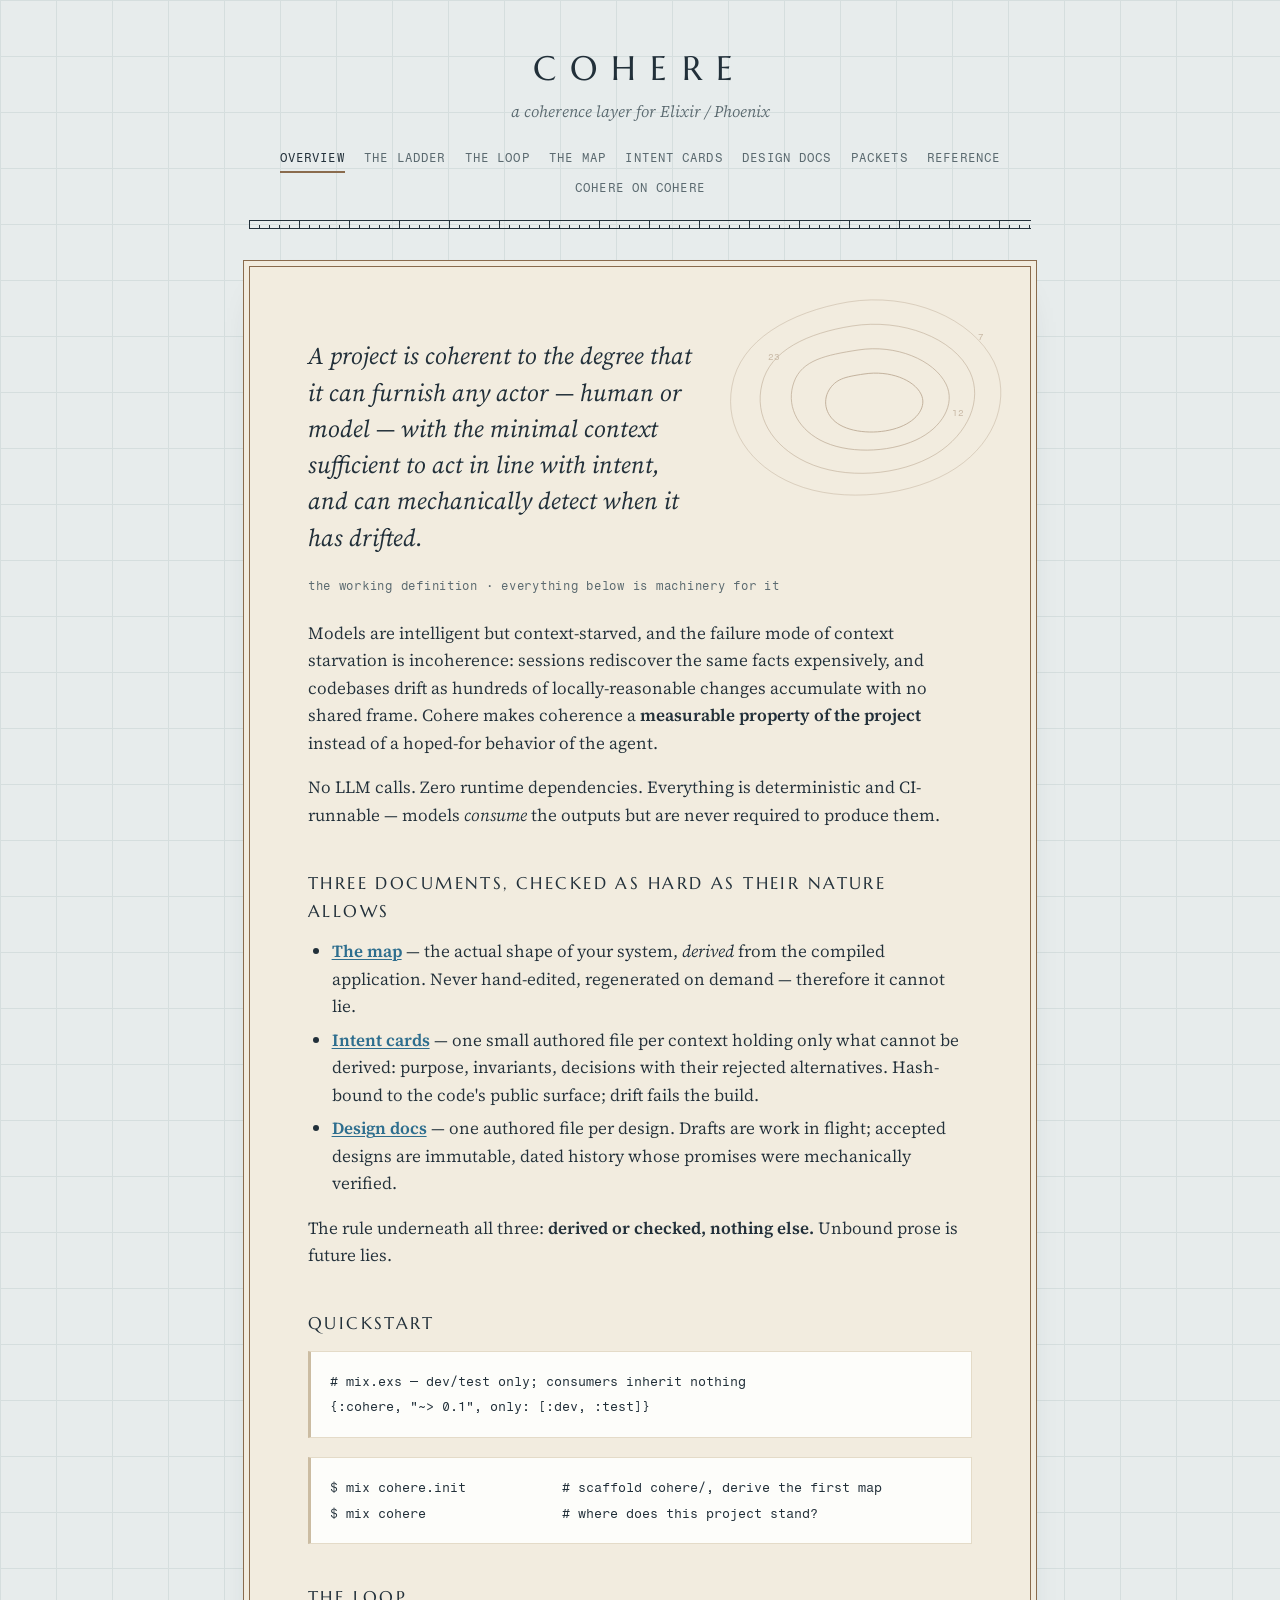
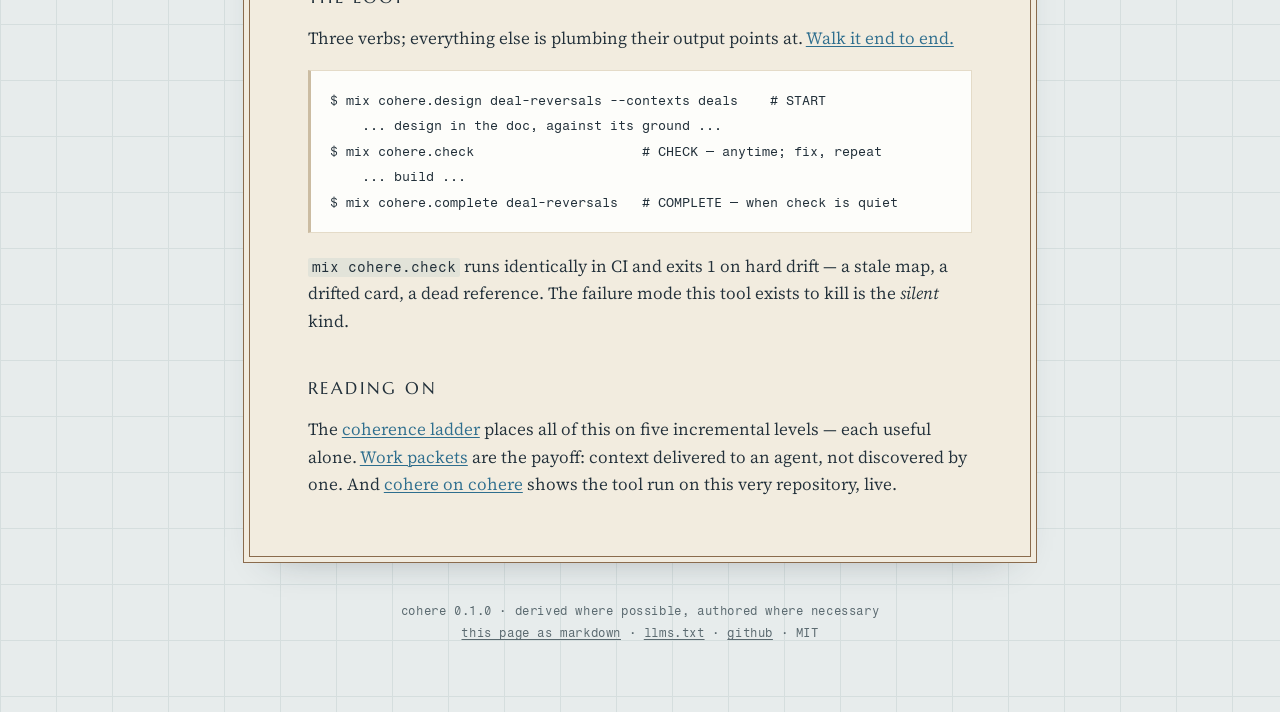
==== docs/index.html @ c6f62d56 "The docs site: a survey chart, gated like the map Nine pages + llms.txt at docs/, served by GitHub P" ====
<!doctype html>
<html lang="en">
<head>
<meta charset="utf-8">
<meta name="viewport" content="width=device-width, initial-scale=1">
<title>Overview · cohere</title>
<meta name="description" content="Coherence as a measurable property of the project, not a hoped-for behavior of the agent.">
<link rel="preconnect" href="https://fonts.googleapis.com">
<link rel="preconnect" href="https://fonts.gstatic.com" crossorigin>
<link href="https://fonts.googleapis.com/css2?family=Marcellus&family=Source+Serif+4:ital,opsz,wght@0,8..60,300..700;1,8..60,300..700&family=Fragment+Mono:ital@0;1&display=swap" rel="stylesheet">
<link rel="stylesheet" href="assets/site.css">
<link rel="icon" href="data:image/svg+xml,%3Csvg xmlns='http://www.w3.org/2000/svg' viewBox='0 0 32 32'%3E%3Cg fill='none' stroke='%238a6b4d' stroke-width='1.6'%3E%3Cpath d='M16 3 C 24 2.5, 29.5 9, 29 16 C 28.5 24, 22 29.5, 15 29 C 8 28.5, 2.5 23, 3 15.5 C 3.5 8, 9 3.5, 16 3 Z'/%3E%3Cpath d='M16 8.5 C 21 8.2, 24.5 12, 24 16.5 C 23.5 21, 20 24, 15.5 23.5 C 11 23, 8 20, 8.5 15.5 C 9 11, 12 8.8, 16 8.5 Z'/%3E%3Ccircle cx='16' cy='16' r='2.2' fill='%2322303a' stroke='none'/%3E%3C/g%3E%3C/svg%3E">
</head>
<body class="page-authored">
<a class="skip" href="#main">Skip to content</a>
<header class="masthead">
  <a class="brand" href="index.html">Cohere</a>
  <p class="brand-sub">a coherence layer for Elixir / Phoenix</p>
  <nav aria-label="Pages">
    <a href="index.html" aria-current="page">Overview</a><a href="ladder.html">The ladder</a><a href="loop.html">The loop</a><a href="the-map.html">The map</a><a href="intent-cards.html">Intent cards</a><a href="design-docs.html">Design docs</a><a href="packets.html">Packets</a><a href="reference.html">Reference</a><a href="self.html">Cohere on cohere</a>
  </nav>
</header>
<div class="graduation" aria-hidden="true"></div>
<main id="main" class="sheet">

<div class="hero">
<svg class="hero-contours" viewBox="0 0 300 220" xmlns="http://www.w3.org/2000/svg" fill="none" stroke="#8a6b4d" stroke-width="1">
<path d="M138 14 C 200 4, 262 30, 284 74 C 300 108, 288 152, 246 180 C 204 208, 132 216, 84 196 C 40 178, 14 140, 22 98 C 30 52, 80 24, 138 14 Z" opacity="0.45"/>
<path d="M142 38 C 192 30, 244 50, 260 84 C 273 112, 258 146, 226 166 C 190 188, 134 192, 96 174 C 62 158, 44 128, 52 96 C 60 62, 98 45, 142 38 Z" opacity="0.58"/>
<path d="M148 62 C 186 56, 224 72, 236 96 C 246 116, 232 140, 206 152 C 178 165, 136 166, 110 152 C 86 139, 76 116, 84 94 C 92 72, 116 67, 148 62 Z" opacity="0.72"/>
<path d="M154 86 C 180 82, 204 92, 211 106 C 217 118, 208 132, 190 139 C 172 146, 146 146, 130 137 C 116 129, 112 114, 119 102 C 126 91, 134 89, 154 86 Z" opacity="0.88"/>
<text x="268" y="52" font-family="Fragment Mono, monospace" font-size="9" fill="#8a6b4d" stroke="none" opacity="0.8">7</text>
<text x="242" y="128" font-family="Fragment Mono, monospace" font-size="9" fill="#8a6b4d" stroke="none" opacity="0.8">12</text>
<text x="58" y="72" font-family="Fragment Mono, monospace" font-size="9" fill="#8a6b4d" stroke="none" opacity="0.8">23</text>
</svg>
<p class="hero-thesis">A project is coherent to the degree that it can furnish any actor — human or model — with the minimal context sufficient to act in line with intent, and can mechanically detect when it has drifted.</p>
<p class="hero-attribution">the working definition · everything below is machinery for it</p>
</div>
<p>Models are intelligent but context-starved, and the failure mode of
context starvation is incoherence: sessions rediscover the same facts
expensively, and codebases drift as hundreds of locally-reasonable
changes accumulate with no shared frame. Cohere makes coherence a
<strong>measurable property of the project</strong> instead of a hoped-for behavior
of the agent.</p>
<p>No LLM calls. Zero runtime dependencies. Everything is deterministic
and CI-runnable — models <em>consume</em> the outputs but are never required
to produce them.</p>
<h2 id="three-documents-checked-as-hard-as-their-nature-allows">Three documents, checked as hard as their nature allows</h2>
<ul>
<li><strong><a href="the-map.html">The map</a></strong> — the actual shape of your system,
<em>derived</em> from the compiled application. Never hand-edited,
regenerated on demand — therefore it cannot lie.</li>
<li><strong><a href="intent-cards.html">Intent cards</a></strong> — one small authored file per
context holding only what cannot be derived: purpose, invariants,
decisions with their rejected alternatives. Hash-bound to the code's
public surface; drift fails the build.</li>
<li><strong><a href="design-docs.html">Design docs</a></strong> — one authored file per design.
Drafts are work in flight; accepted designs are immutable, dated
history whose promises were mechanically verified.</li>
</ul>
<p>The rule underneath all three: <strong>derived or checked, nothing else.</strong>
Unbound prose is future lies.</p>
<h2 id="quickstart">Quickstart</h2>
<pre><code class="lang-elixir"># mix.exs — dev/test only; consumers inherit nothing
{:cohere, "~&gt; 0.1", only: [:dev, :test]}
</code></pre>
<pre><code class="lang-console">$ mix cohere.init            # scaffold cohere/, derive the first map
$ mix cohere                 # where does this project stand?
</code></pre>
<h2 id="the-loop">The loop</h2>
<p>Three verbs; everything else is plumbing their output points at.
<a href="loop.html">Walk it end to end.</a></p>
<pre><code class="lang-console">$ mix cohere.design deal-reversals --contexts deals    # START
    ... design in the doc, against its ground ...
$ mix cohere.check                     # CHECK — anytime; fix, repeat
    ... build ...
$ mix cohere.complete deal-reversals   # COMPLETE — when check is quiet
</code></pre>
<p><code>mix cohere.check</code> runs identically in CI and exits 1 on hard drift —
a stale map, a drifted card, a dead reference. The failure mode this
tool exists to kill is the <em>silent</em> kind.</p>
<h2 id="reading-on">Reading on</h2>
<p>The <a href="ladder.html">coherence ladder</a> places all of this on five
incremental levels — each useful alone. <a href="packets.html">Work packets</a>
are the payoff: context delivered to an agent, not discovered by one.
And <a href="self.html">cohere on cohere</a> shows the tool run on this very
repository, live.</p>
</main>
<footer>
  <p>cohere 0.1.0 · derived where possible, authored where necessary</p>
  <p><a href="index.md">this page as markdown</a> · <a href="llms.txt">llms.txt</a> · <a href="https://github.com/mhyrr/cohere">github</a> · MIT</p>
</footer>
</body>
</html>
---- docs/assets/site.css ----
/* cohere docs — the survey chart.
   Two papers carry the thesis: authored content sits on buff (land),
   derived content on white (soundings). Chart magenta is reserved for
   drift and hazard — nothing decorative may use it. */

:root {
  --ground: #e7ecec;        /* bathymetric wash — the water the sheet sits on */
  --ground-line: #d5dede;   /* graticule */
  --paper: #f2ecdf;         /* buff — authored sheet */
  --paper-edge: #e4dbc8;
  --card: #fdfdfa;          /* white — derived blocks and sheets */
  --ink: #22303a;           /* deep chart ink */
  --ink-soft: #5b6a70;
  --contour: #8a6b4d;       /* contour brown — rules and structure */
  --contour-faint: #cbbca2;
  --water: #2e6e8e;         /* bathy blue — links */
  --hazard: #c21e6e;        /* chart magenta — drift/hazard ONLY */
  --serif: "Source Serif 4", Georgia, serif;
  --display: "Marcellus", Georgia, serif;
  --mono: "Fragment Mono", ui-monospace, "SF Mono", monospace;
}

* { box-sizing: border-box; margin: 0; padding: 0; }

html { font-size: 17px; }

body {
  font-family: var(--serif);
  font-weight: 380;
  color: var(--ink);
  line-height: 1.62;
  background-color: var(--ground);
  background-image:
    linear-gradient(var(--ground-line) 1px, transparent 1px),
    linear-gradient(90deg, var(--ground-line) 1px, transparent 1px);
  background-size: 56px 56px;
  min-height: 100vh;
  display: flex;
  flex-direction: column;
  align-items: center;
  padding: 0 1.25rem 4rem;
}

.skip {
  position: absolute;
  left: -9999px;
  background: var(--card);
  padding: 0.5rem 1rem;
}
.skip:focus { left: 1rem; top: 1rem; z-index: 10; }

a { color: var(--water); text-decoration-thickness: 1px; text-underline-offset: 2px; }
a:hover { text-decoration-thickness: 2px; }
:focus-visible { outline: 2px solid var(--water); outline-offset: 2px; }

/* -- masthead: the chart's title block ----------------------------------- */

.masthead {
  width: min(46rem, 100%);
  text-align: center;
  padding: 2.4rem 0 1.1rem;
}

.brand {
  font-family: var(--display);
  font-size: 2rem;
  letter-spacing: 0.42em;
  text-indent: 0.42em; /* recenters tracked caps */
  text-transform: uppercase;
  color: var(--ink);
  text-decoration: none;
}

.brand-sub {
  font-family: var(--serif);
  font-style: italic;
  color: var(--ink-soft);
  font-size: 0.95rem;
  margin-top: 0.15rem;
}

.masthead nav {
  margin-top: 1.15rem;
  display: flex;
  flex-wrap: wrap;
  justify-content: center;
  gap: 0.1rem 1.15rem;
}

.masthead nav a {
  font-family: var(--mono);
  font-size: 0.72rem;
  letter-spacing: 0.09em;
  text-transform: uppercase;
  color: var(--ink-soft);
  text-decoration: none;
  padding: 0.2rem 0;
}

.masthead nav a:hover { color: var(--ink); }
.masthead nav a[aria-current="page"] {
  color: var(--ink);
  border-bottom: 2px solid var(--contour);
}

/* -- graduation strip: the neatline's tick scale -------------------------- */

.graduation {
  width: min(46rem, 100%);
  height: 9px;
  border-top: 1px solid var(--ink);
  border-bottom: 1px solid var(--ink);
  background-image:
    repeating-linear-gradient(90deg, var(--ink) 0 1px, transparent 1px 10px),
    repeating-linear-gradient(90deg, var(--ink) 0 1px, transparent 1px 50px);
  background-size: 100% 3px, 100% 7px;
  background-position: bottom, bottom;
  background-repeat: no-repeat;
  margin-bottom: 2.2rem;
}

/* -- the sheet: buff for authored pages, white for derived ---------------- */

.sheet {
  width: min(46rem, 100%);
  background: var(--paper);
  border: 1px solid var(--contour);
  box-shadow: 0 0 0 5px var(--paper), 0 0 0 6px var(--contour),
    0 18px 40px -24px rgba(34, 48, 58, 0.45);
  padding: 3rem 3.4rem 3.4rem;
}

.page-derived .sheet { background: var(--card); box-shadow: 0 0 0 5px var(--card), 0 0 0 6px var(--contour), 0 18px 40px -24px rgba(34, 48, 58, 0.45); }

/* -- type ------------------------------------------------------------------ */

.page-title {
  font-family: var(--display);
  font-weight: 400;
  font-size: 1.75rem;
  letter-spacing: 0.06em;
  border-bottom: 1px solid var(--contour);
  padding-bottom: 0.7rem;
  margin-bottom: 1.6rem;
}

/* land features: tracked roman caps */
h2 {
  font-family: var(--display);
  font-weight: 400;
  font-size: 1.02rem;
  letter-spacing: 0.14em;
  text-transform: uppercase;
  color: var(--ink);
  margin: 2.3rem 0 0.8rem;
}

/* water features: italic serif, the chart convention */
h3 {
  font-family: var(--serif);
  font-style: italic;
  font-weight: 480;
  font-size: 1.12rem;
  margin: 1.8rem 0 0.6rem;
}

h4 {
  font-family: var(--mono);
  font-size: 0.8rem;
  letter-spacing: 0.08em;
  text-transform: uppercase;
  color: var(--ink-soft);
  margin: 1.5rem 0 0.5rem;
}

p { margin: 0 0 1rem; }
p:last-child { margin-bottom: 0; }

ul, ol { margin: 0 0 1rem 1.4rem; }
li { margin-bottom: 0.35rem; }

strong { font-weight: 620; }

blockquote {
  font-style: italic;
  color: var(--ink-soft);
  border-left: 2px solid var(--contour);
  padding-left: 1.1rem;
  margin: 1.4rem 0;
}

hr {
  border: none;
  border-top: 1px dashed var(--contour-faint);
  margin: 2rem 0;
}

/* -- code: soundings -------------------------------------------------------- */

code {
  font-family: var(--mono);
  font-size: 0.83em;
  /* keep ~> and -> literal; an arrow ligature in Elixir version specs lies */
  font-variant-ligatures: none;
  font-feature-settings: "liga" 0, "calt" 0;
}

p code, li code, h2 code, h3 code, blockquote code {
  background: rgba(46, 110, 142, 0.08);
  padding: 0.08em 0.3em;
  border-radius: 2px;
}

pre {
  background: var(--card);
  border: 1px solid var(--paper-edge);
  border-left: 3px solid var(--contour-faint);
  padding: 1rem 1.15rem;
  overflow-x: auto;
  margin: 0 0 1.15rem;
  line-height: 1.5;
}

.page-derived pre {
  background: #f2f6f7; /* soundings sit on pale water in a white sheet */
  border-color: var(--ground-line);
}

pre code { font-size: 0.78rem; background: none; padding: 0; }

/* -- the signature: edition notices on derived content ---------------------- */

.stamp {
  font-family: var(--mono);
  font-size: 0.7rem;
  letter-spacing: 0.05em;
  color: var(--ink-soft);
  border-top: 1px solid var(--contour);
  border-bottom: 1px solid var(--contour);
  padding: 0.4rem 0.1rem;
  margin: 1.6rem 0;
}

.stamp::before { content: "⌖ "; color: var(--contour); }

/* embedded document panels on the self page */
.derived-doc, .authored-doc {
  border: 1px solid var(--paper-edge);
  padding: 1.6rem 1.8rem;
  margin: 1.2rem 0 1.8rem;
}
.derived-doc { background: var(--card); }
.page-derived .authored-doc { background: var(--paper); border-color: var(--contour-faint); }

/* -- hazard: chart magenta, drift semantics only ----------------------------- */

.hazard { color: var(--hazard); }

pre .hazard { font-weight: 400; }

/* -- hero (index only) -------------------------------------------------------- */

.hero {
  position: relative;
  padding: 1.2rem 0 0.4rem;
  margin-bottom: 1rem;
}

.hero-contours {
  position: absolute;
  right: -2.2rem;
  top: -1.8rem;
  width: 300px;
  max-width: 55%;
  opacity: 0.5;
  pointer-events: none;
}

.hero-thesis {
  position: relative;
  font-family: var(--serif);
  font-style: italic;
  font-weight: 420;
  font-size: 1.42rem;
  line-height: 1.5;
  max-width: 33ch;
  margin-bottom: 1.2rem;
}

.hero-attribution {
  position: relative;
  font-family: var(--mono);
  font-size: 0.72rem;
  letter-spacing: 0.06em;
  color: var(--ink-soft);
}

/* -- ladder rungs (index + ladder pages) --------------------------------------- */

.rungs { list-style: none; margin: 1.2rem 0 1.4rem; }

.rungs li {
  display: grid;
  grid-template-columns: 3.2rem 11.5rem 1fr;
  gap: 0 1rem;
  padding: 0.55rem 0.2rem;
  border-top: 1px solid var(--contour-faint);
  align-items: baseline;
}

.rungs li:last-child { border-bottom: 1px solid var(--contour-faint); }

.rungs .lvl {
  font-family: var(--mono);
  font-size: 0.75rem;
  letter-spacing: 0.06em;
  color: var(--contour);
}

.rungs .what {
  font-family: var(--display);
  font-size: 0.85rem;
  letter-spacing: 0.07em;
  text-transform: uppercase;
}

.rungs .how { color: var(--ink-soft); font-size: 0.92rem; }

/* -- footer --------------------------------------------------------------------- */

footer {
  width: min(46rem, 100%);
  text-align: center;
  font-family: var(--mono);
  font-size: 0.7rem;
  letter-spacing: 0.05em;
  color: var(--ink-soft);
  margin-top: 2.4rem;
}

footer p { margin: 0.2rem 0; }
footer a { color: var(--ink-soft); }

/* -- small screens ----------------------------------------------------------------- */

@media (max-width: 640px) {
  html { font-size: 16px; }
  .sheet { padding: 1.8rem 1.3rem 2rem; }
  .rungs li { grid-template-columns: 2.4rem 1fr; }
  .rungs .how { grid-column: 2; margin-top: 0.15rem; }
  .hero-contours { display: none; }
  .hero-thesis { max-width: none; }
}

@media (prefers-reduced-motion: reduce) {
  * { animation: none !important; transition: none !important; }
}
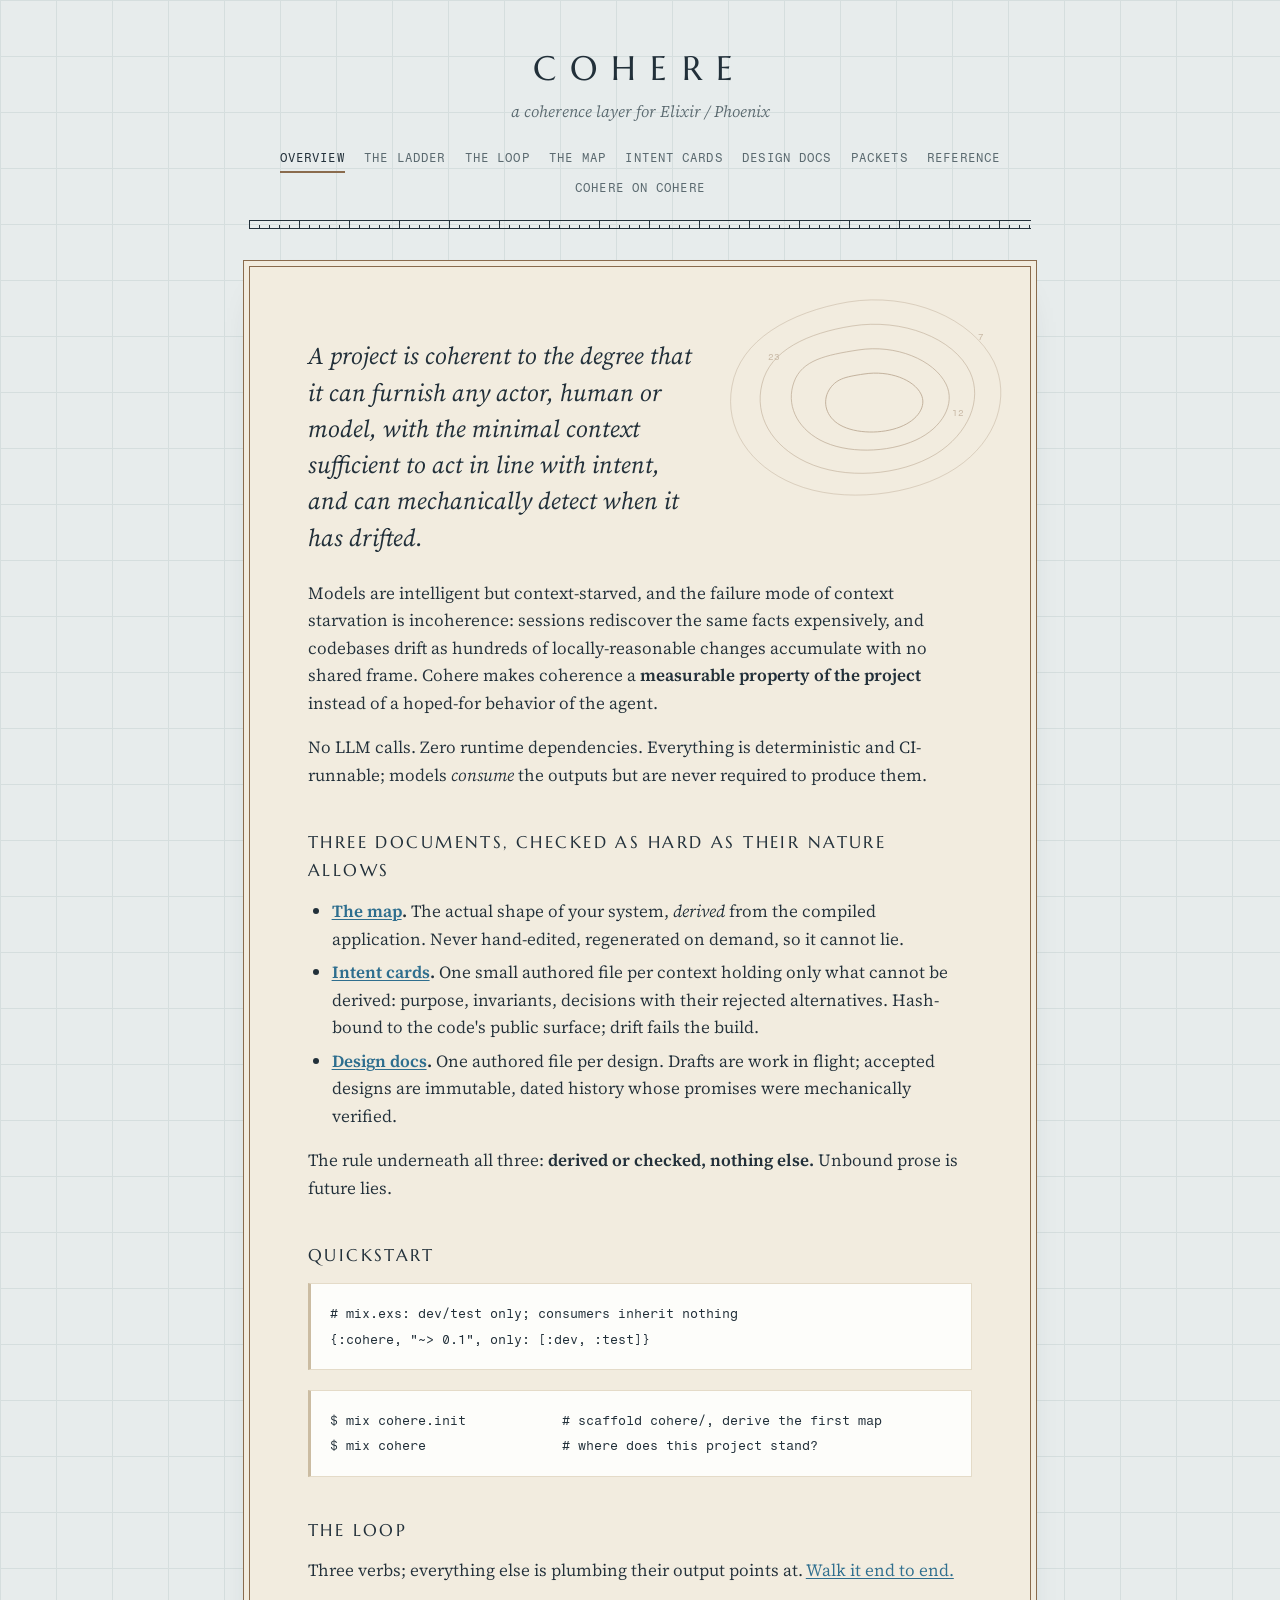
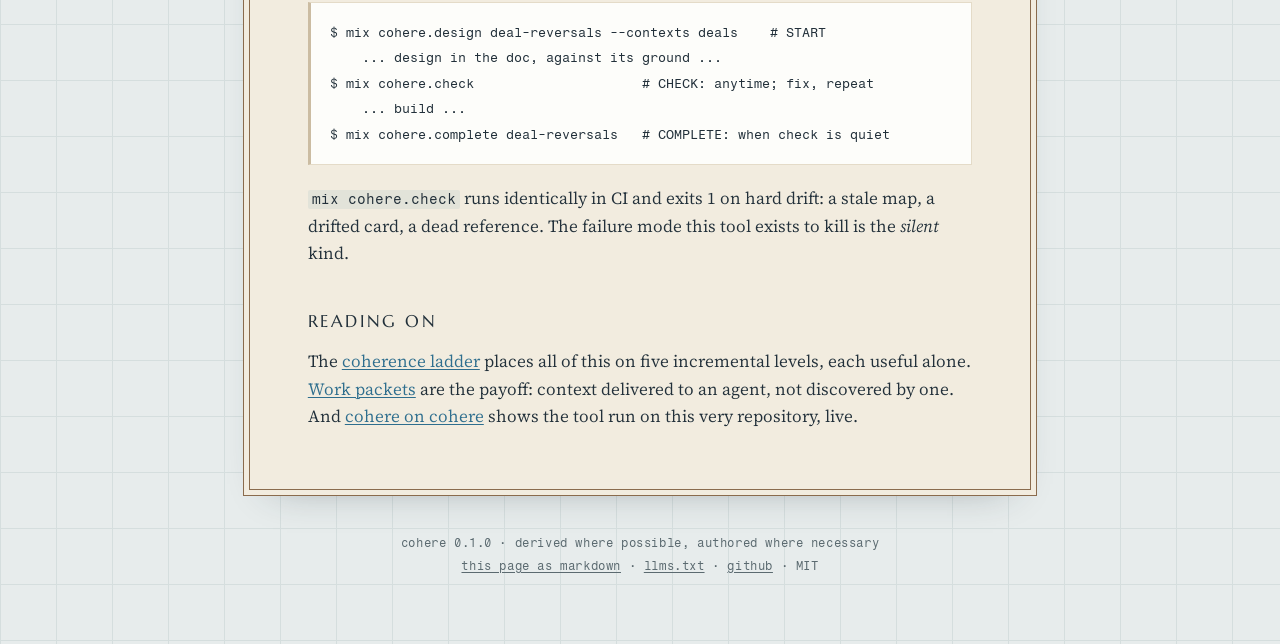
==== commit 1a24bfcd: "Copy sweep: the pages stop announcing The hero caption pointed at its own thesis; it's gone. Em dash" ====
--- a/docs/index.html
+++ b/docs/index.html
@@ -33,8 +33,7 @@
 <text x="242" y="128" font-family="Fragment Mono, monospace" font-size="9" fill="#8a6b4d" stroke="none" opacity="0.8">12</text>
 <text x="58" y="72" font-family="Fragment Mono, monospace" font-size="9" fill="#8a6b4d" stroke="none" opacity="0.8">23</text>
 </svg>
-<p class="hero-thesis">A project is coherent to the degree that it can furnish any actor — human or model — with the minimal context sufficient to act in line with intent, and can mechanically detect when it has drifted.</p>
-<p class="hero-attribution">the working definition · everything below is machinery for it</p>
+<p class="hero-thesis">A project is coherent to the degree that it can furnish any actor, human or model, with the minimal context sufficient to act in line with intent, and can mechanically detect when it has drifted.</p>
 </div>
 <p>Models are intelligent but context-starved, and the failure mode of
 context starvation is incoherence: sessions rediscover the same facts
@@ -43,25 +42,25 @@
 <strong>measurable property of the project</strong> instead of a hoped-for behavior
 of the agent.</p>
 <p>No LLM calls. Zero runtime dependencies. Everything is deterministic
-and CI-runnable — models <em>consume</em> the outputs but are never required
+and CI-runnable; models <em>consume</em> the outputs but are never required
 to produce them.</p>
 <h2 id="three-documents-checked-as-hard-as-their-nature-allows">Three documents, checked as hard as their nature allows</h2>
 <ul>
-<li><strong><a href="the-map.html">The map</a></strong> — the actual shape of your system,
+<li><strong><a href="the-map.html">The map</a>.</strong> The actual shape of your system,
 <em>derived</em> from the compiled application. Never hand-edited,
-regenerated on demand — therefore it cannot lie.</li>
-<li><strong><a href="intent-cards.html">Intent cards</a></strong> — one small authored file per
+regenerated on demand, so it cannot lie.</li>
+<li><strong><a href="intent-cards.html">Intent cards</a>.</strong> One small authored file per
 context holding only what cannot be derived: purpose, invariants,
 decisions with their rejected alternatives. Hash-bound to the code's
 public surface; drift fails the build.</li>
-<li><strong><a href="design-docs.html">Design docs</a></strong> — one authored file per design.
+<li><strong><a href="design-docs.html">Design docs</a>.</strong> One authored file per design.
 Drafts are work in flight; accepted designs are immutable, dated
 history whose promises were mechanically verified.</li>
 </ul>
 <p>The rule underneath all three: <strong>derived or checked, nothing else.</strong>
 Unbound prose is future lies.</p>
 <h2 id="quickstart">Quickstart</h2>
-<pre><code class="lang-elixir"># mix.exs — dev/test only; consumers inherit nothing
+<pre><code class="lang-elixir"># mix.exs: dev/test only; consumers inherit nothing
 {:cohere, "~&gt; 0.1", only: [:dev, :test]}
 </code></pre>
 <pre><code class="lang-console">$ mix cohere.init            # scaffold cohere/, derive the first map
@@ -72,16 +71,16 @@
 <a href="loop.html">Walk it end to end.</a></p>
 <pre><code class="lang-console">$ mix cohere.design deal-reversals --contexts deals    # START
     ... design in the doc, against its ground ...
-$ mix cohere.check                     # CHECK — anytime; fix, repeat
+$ mix cohere.check                     # CHECK: anytime; fix, repeat
     ... build ...
-$ mix cohere.complete deal-reversals   # COMPLETE — when check is quiet
+$ mix cohere.complete deal-reversals   # COMPLETE: when check is quiet
 </code></pre>
-<p><code>mix cohere.check</code> runs identically in CI and exits 1 on hard drift —
+<p><code>mix cohere.check</code> runs identically in CI and exits 1 on hard drift:
 a stale map, a drifted card, a dead reference. The failure mode this
 tool exists to kill is the <em>silent</em> kind.</p>
 <h2 id="reading-on">Reading on</h2>
 <p>The <a href="ladder.html">coherence ladder</a> places all of this on five
-incremental levels — each useful alone. <a href="packets.html">Work packets</a>
+incremental levels, each useful alone. <a href="packets.html">Work packets</a>
 are the payoff: context delivered to an agent, not discovered by one.
 And <a href="self.html">cohere on cohere</a> shows the tool run on this very
 repository, live.</p>
--- a/docs/assets/site.css
+++ b/docs/assets/site.css
@@ -287,14 +287,6 @@
   margin-bottom: 1.2rem;
 }
 
-.hero-attribution {
-  position: relative;
-  font-family: var(--mono);
-  font-size: 0.72rem;
-  letter-spacing: 0.06em;
-  color: var(--ink-soft);
-}
-
 /* -- ladder rungs (index + ladder pages) --------------------------------------- */
 
 .rungs { list-style: none; margin: 1.2rem 0 1.4rem; }
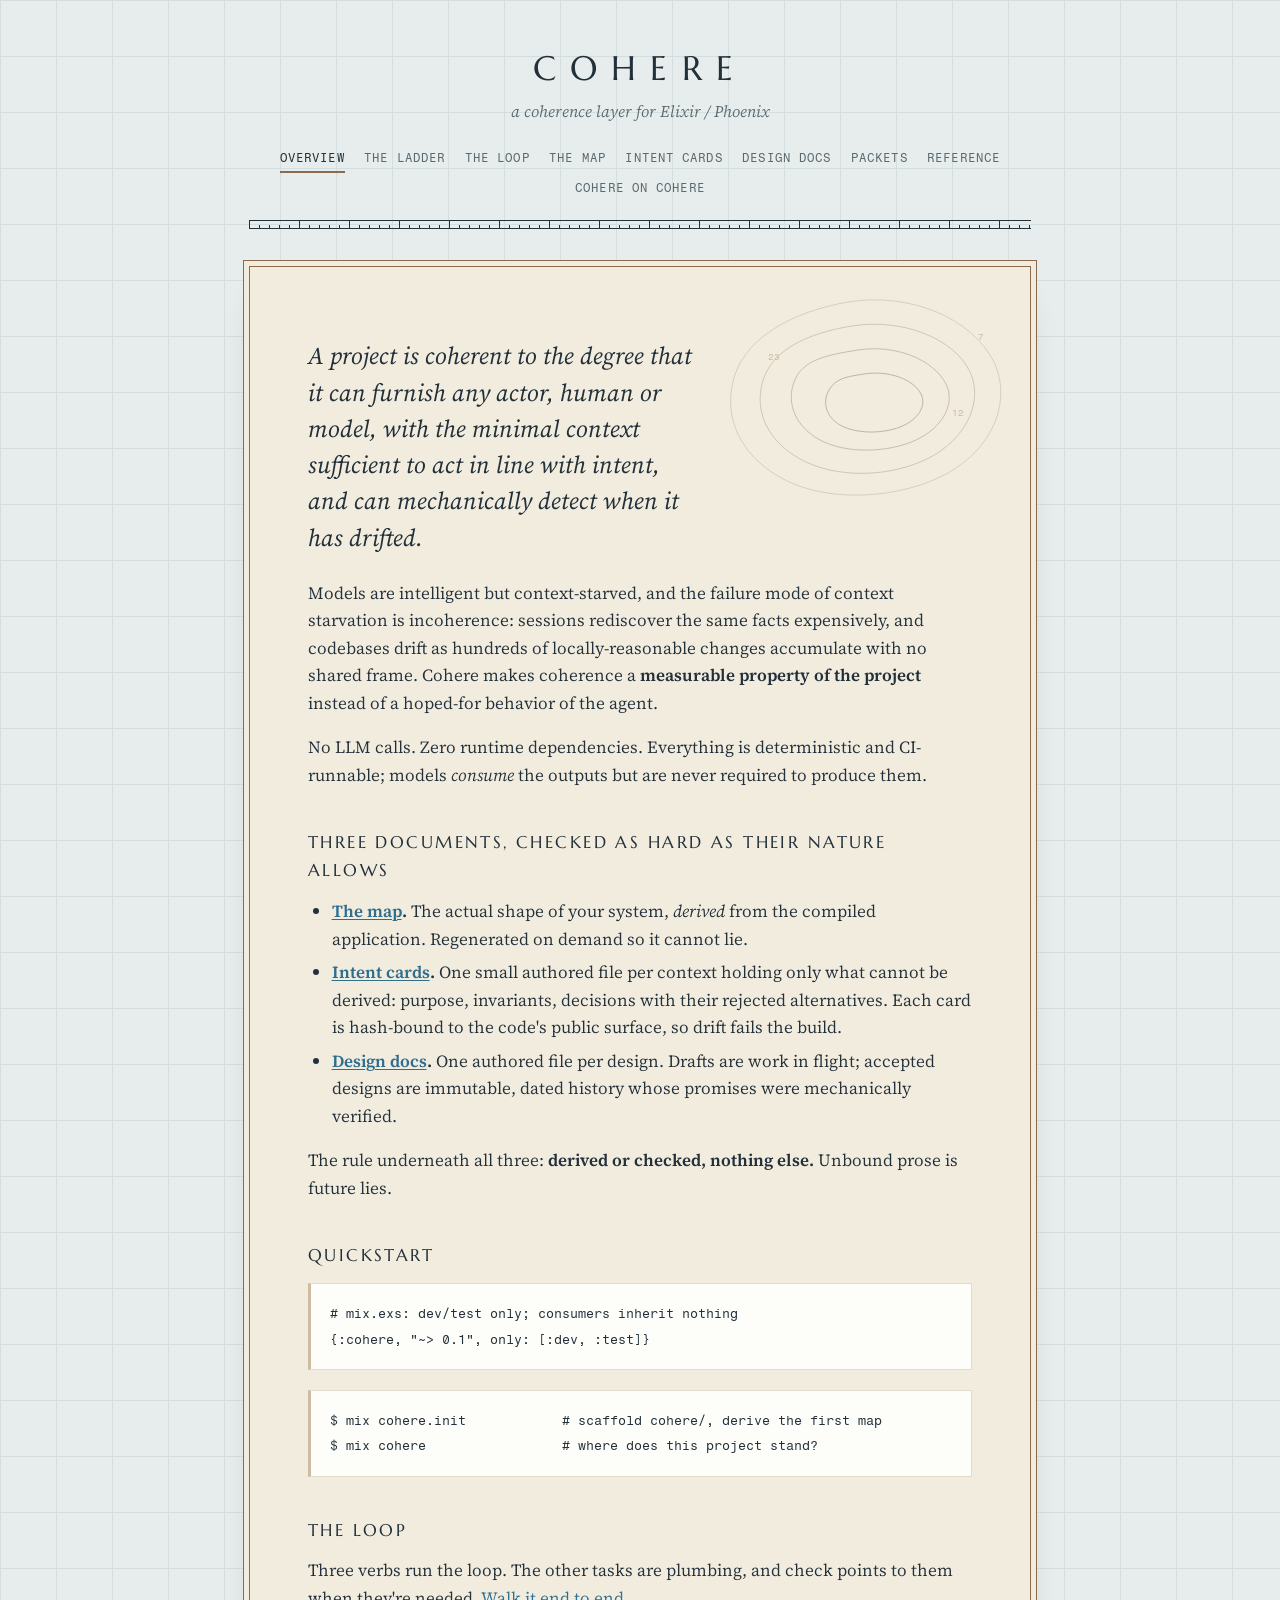
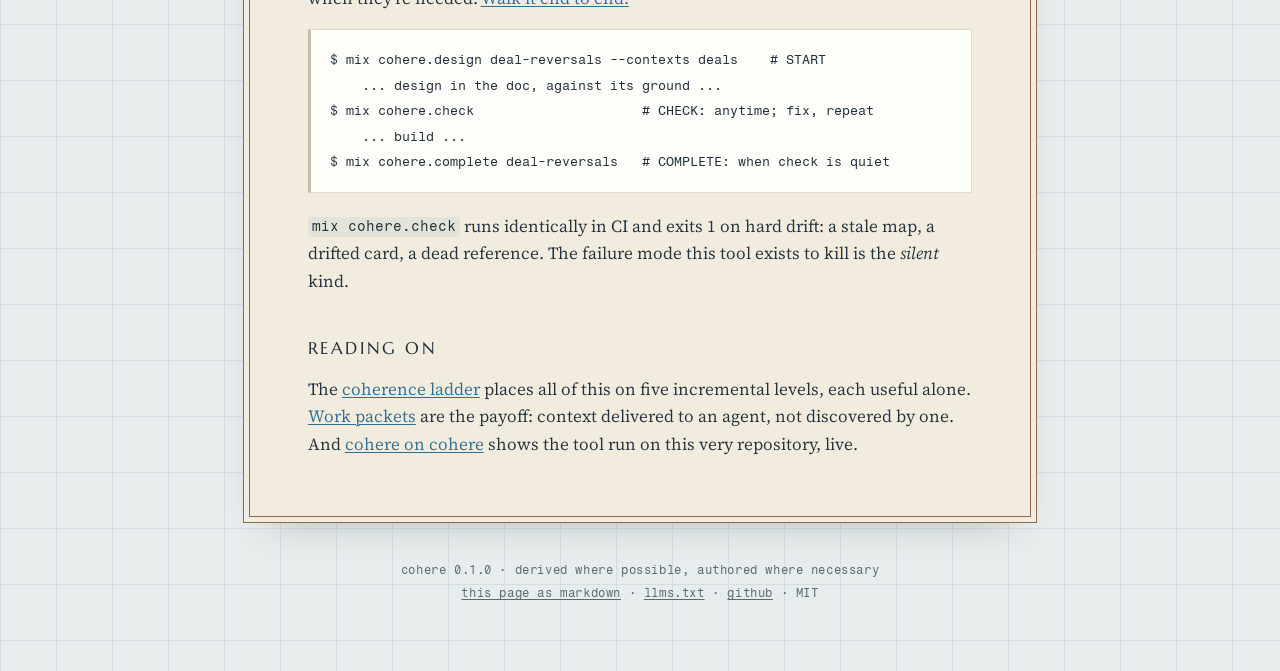
==== commit 70d74174: "Copy pass two: fewer epigrams, no ticks 'The tool assembles; the mind judges' and its semicolon-pivo" ====
--- a/docs/index.html
+++ b/docs/index.html
@@ -47,12 +47,12 @@
 <h2 id="three-documents-checked-as-hard-as-their-nature-allows">Three documents, checked as hard as their nature allows</h2>
 <ul>
 <li><strong><a href="the-map.html">The map</a>.</strong> The actual shape of your system,
-<em>derived</em> from the compiled application. Never hand-edited,
-regenerated on demand, so it cannot lie.</li>
+<em>derived</em> from the compiled application. Regenerated on demand so it
+cannot lie.</li>
 <li><strong><a href="intent-cards.html">Intent cards</a>.</strong> One small authored file per
 context holding only what cannot be derived: purpose, invariants,
-decisions with their rejected alternatives. Hash-bound to the code's
-public surface; drift fails the build.</li>
+decisions with their rejected alternatives. Each card is hash-bound
+to the code's public surface, so drift fails the build.</li>
 <li><strong><a href="design-docs.html">Design docs</a>.</strong> One authored file per design.
 Drafts are work in flight; accepted designs are immutable, dated
 history whose promises were mechanically verified.</li>
@@ -67,8 +67,8 @@
 $ mix cohere                 # where does this project stand?
 </code></pre>
 <h2 id="the-loop">The loop</h2>
-<p>Three verbs; everything else is plumbing their output points at.
-<a href="loop.html">Walk it end to end.</a></p>
+<p>Three verbs run the loop. The other tasks are plumbing, and check
+points to them when they're needed. <a href="loop.html">Walk it end to end.</a></p>
 <pre><code class="lang-console">$ mix cohere.design deal-reversals --contexts deals    # START
     ... design in the doc, against its ground ...
 $ mix cohere.check                     # CHECK: anytime; fix, repeat
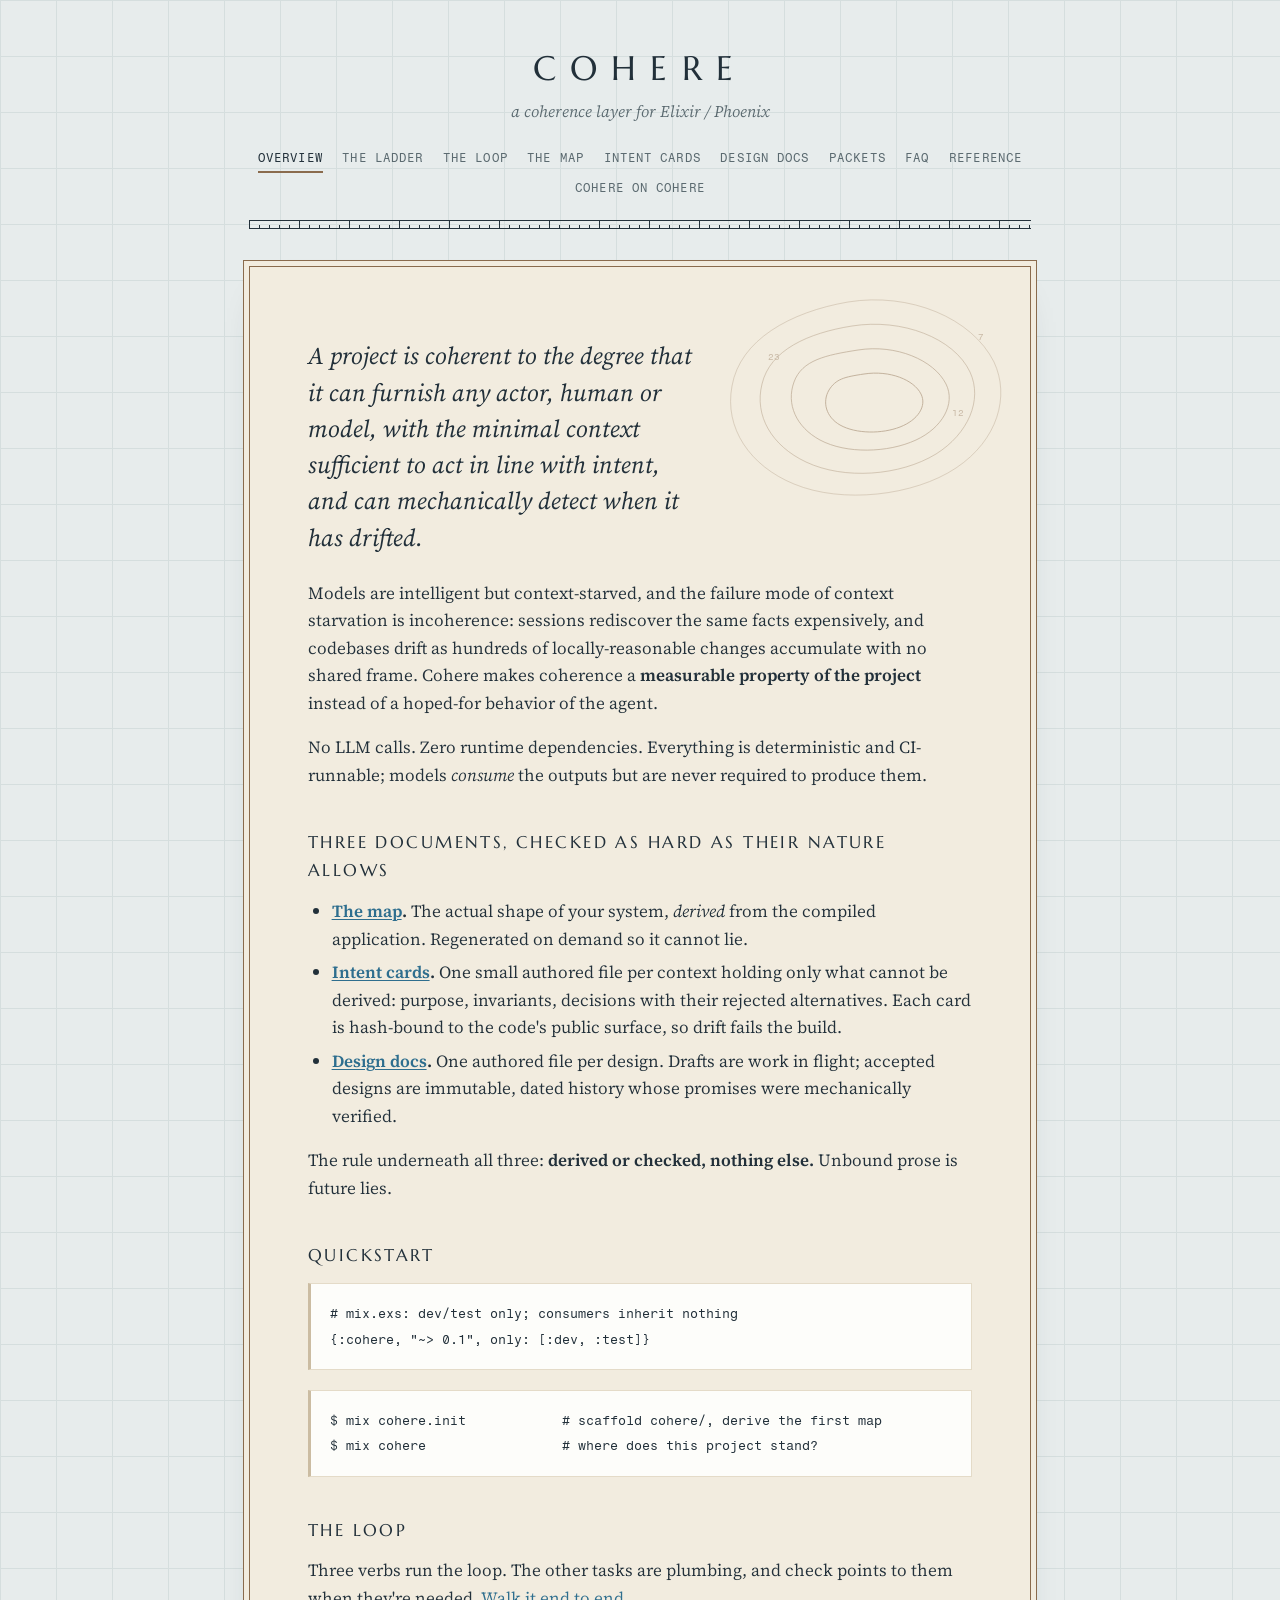
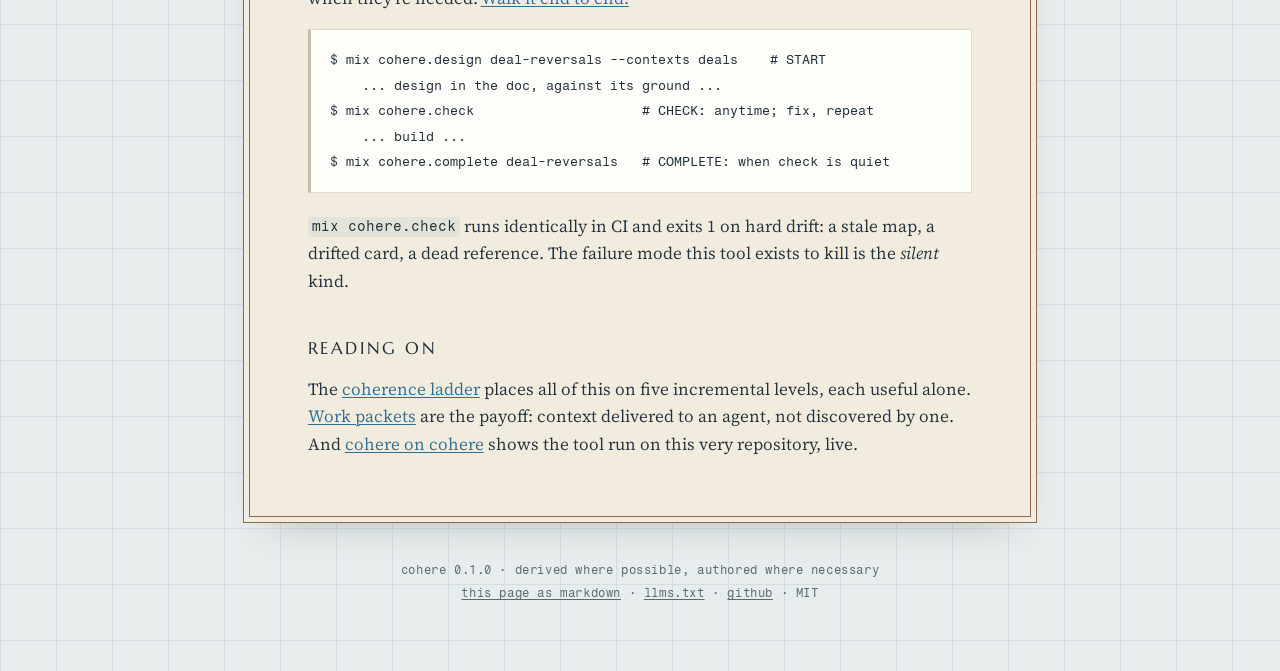
==== commit 258f1d1e: "FAQ: the skeptic's questions, answered short Why-not-git, the behavior-change concession, rubber-sta" ====
--- a/docs/index.html
+++ b/docs/index.html
@@ -17,7 +17,7 @@
   <a class="brand" href="index.html">Cohere</a>
   <p class="brand-sub">a coherence layer for Elixir / Phoenix</p>
   <nav aria-label="Pages">
-    <a href="index.html" aria-current="page">Overview</a><a href="ladder.html">The ladder</a><a href="loop.html">The loop</a><a href="the-map.html">The map</a><a href="intent-cards.html">Intent cards</a><a href="design-docs.html">Design docs</a><a href="packets.html">Packets</a><a href="reference.html">Reference</a><a href="self.html">Cohere on cohere</a>
+    <a href="index.html" aria-current="page">Overview</a><a href="ladder.html">The ladder</a><a href="loop.html">The loop</a><a href="the-map.html">The map</a><a href="intent-cards.html">Intent cards</a><a href="design-docs.html">Design docs</a><a href="packets.html">Packets</a><a href="faq.html">FAQ</a><a href="reference.html">Reference</a><a href="self.html">Cohere on cohere</a>
   </nav>
 </header>
 <div class="graduation" aria-hidden="true"></div>
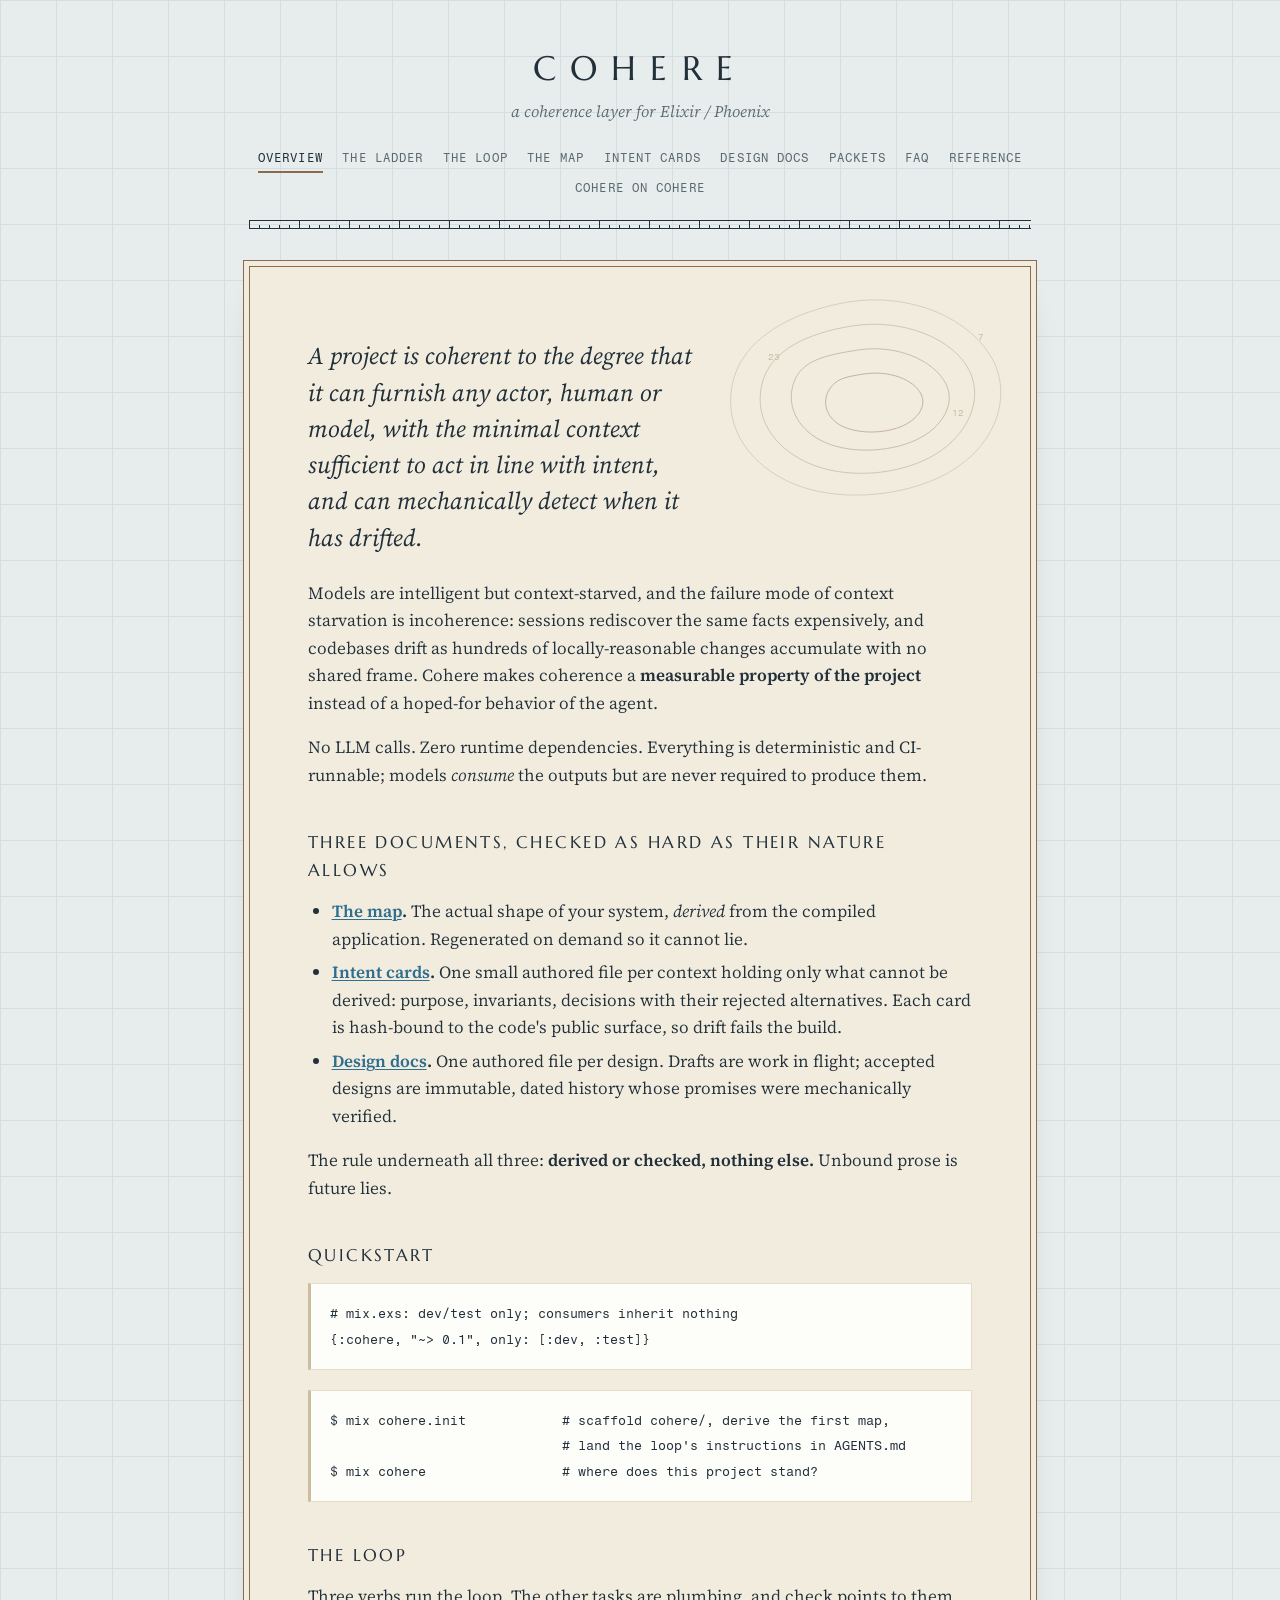
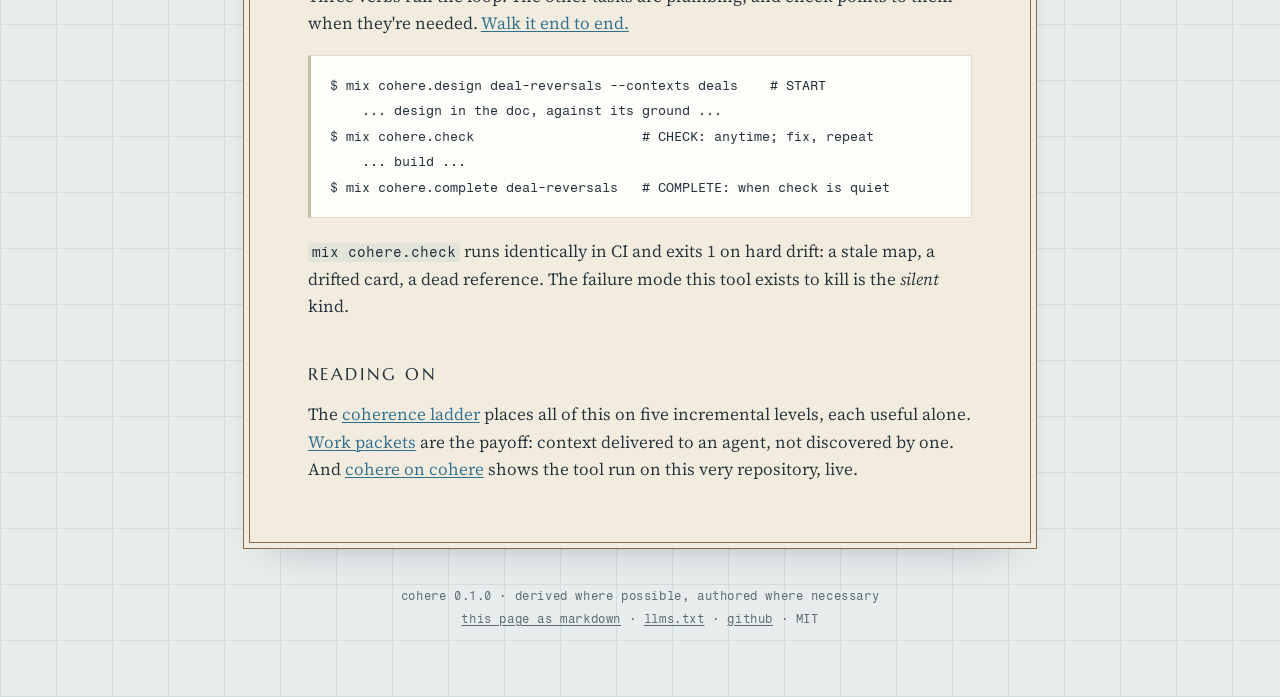
==== commit 86b7fde1: "Derived artifacts: one freshness gate, in check Committed derived artifacts are a gated class, not s" ====
--- a/docs/index.html
+++ b/docs/index.html
@@ -63,7 +63,8 @@
 <pre><code class="lang-elixir"># mix.exs: dev/test only; consumers inherit nothing
 {:cohere, "~&gt; 0.1", only: [:dev, :test]}
 </code></pre>
-<pre><code class="lang-console">$ mix cohere.init            # scaffold cohere/, derive the first map
+<pre><code class="lang-console">$ mix cohere.init            # scaffold cohere/, derive the first map,
+                             # land the loop's instructions in AGENTS.md
 $ mix cohere                 # where does this project stand?
 </code></pre>
 <h2 id="the-loop">The loop</h2>
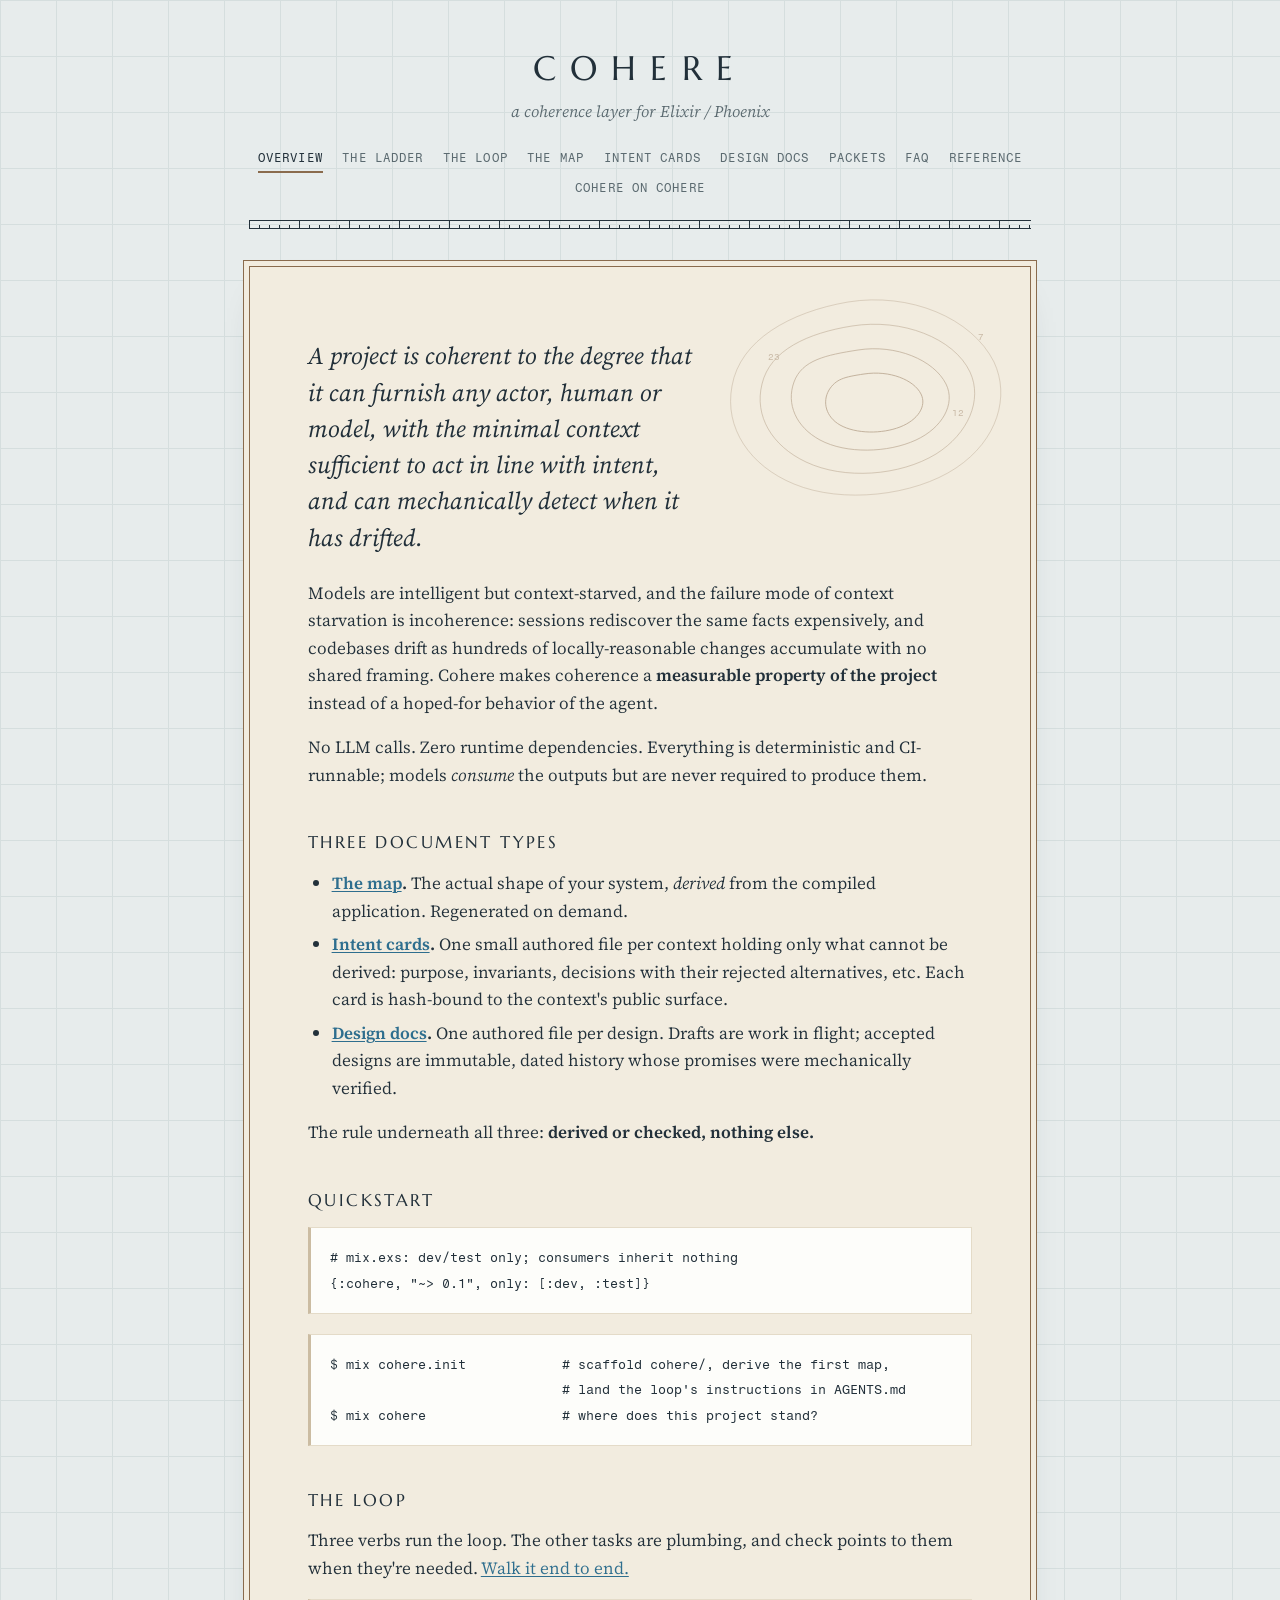
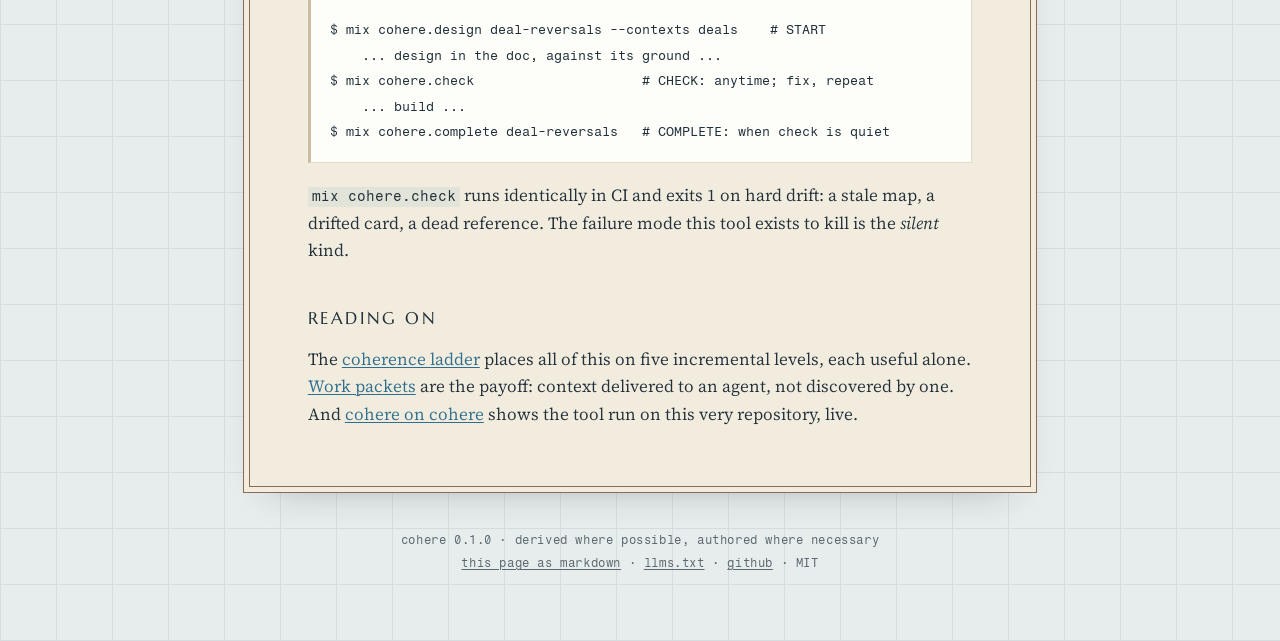
==== commit 83ccd04f: "Voice pass over README, docs site, and moduledoc Em dashes recast, aphorisms trimmed, example slugs " ====
--- a/docs/index.html
+++ b/docs/index.html
@@ -38,27 +38,25 @@
 <p>Models are intelligent but context-starved, and the failure mode of
 context starvation is incoherence: sessions rediscover the same facts
 expensively, and codebases drift as hundreds of locally-reasonable
-changes accumulate with no shared frame. Cohere makes coherence a
+changes accumulate with no shared framing. Cohere makes coherence a
 <strong>measurable property of the project</strong> instead of a hoped-for behavior
 of the agent.</p>
 <p>No LLM calls. Zero runtime dependencies. Everything is deterministic
 and CI-runnable; models <em>consume</em> the outputs but are never required
 to produce them.</p>
-<h2 id="three-documents-checked-as-hard-as-their-nature-allows">Three documents, checked as hard as their nature allows</h2>
+<h2 id="three-document-types">Three document types</h2>
 <ul>
 <li><strong><a href="the-map.html">The map</a>.</strong> The actual shape of your system,
-<em>derived</em> from the compiled application. Regenerated on demand so it
-cannot lie.</li>
+<em>derived</em> from the compiled application. Regenerated on demand.</li>
 <li><strong><a href="intent-cards.html">Intent cards</a>.</strong> One small authored file per
 context holding only what cannot be derived: purpose, invariants,
-decisions with their rejected alternatives. Each card is hash-bound
-to the code's public surface, so drift fails the build.</li>
+decisions with their rejected alternatives, etc. Each card is
+hash-bound to the context's public surface.</li>
 <li><strong><a href="design-docs.html">Design docs</a>.</strong> One authored file per design.
 Drafts are work in flight; accepted designs are immutable, dated
 history whose promises were mechanically verified.</li>
 </ul>
-<p>The rule underneath all three: <strong>derived or checked, nothing else.</strong>
-Unbound prose is future lies.</p>
+<p>The rule underneath all three: <strong>derived or checked, nothing else.</strong></p>
 <h2 id="quickstart">Quickstart</h2>
 <pre><code class="lang-elixir"># mix.exs: dev/test only; consumers inherit nothing
 {:cohere, "~&gt; 0.1", only: [:dev, :test]}
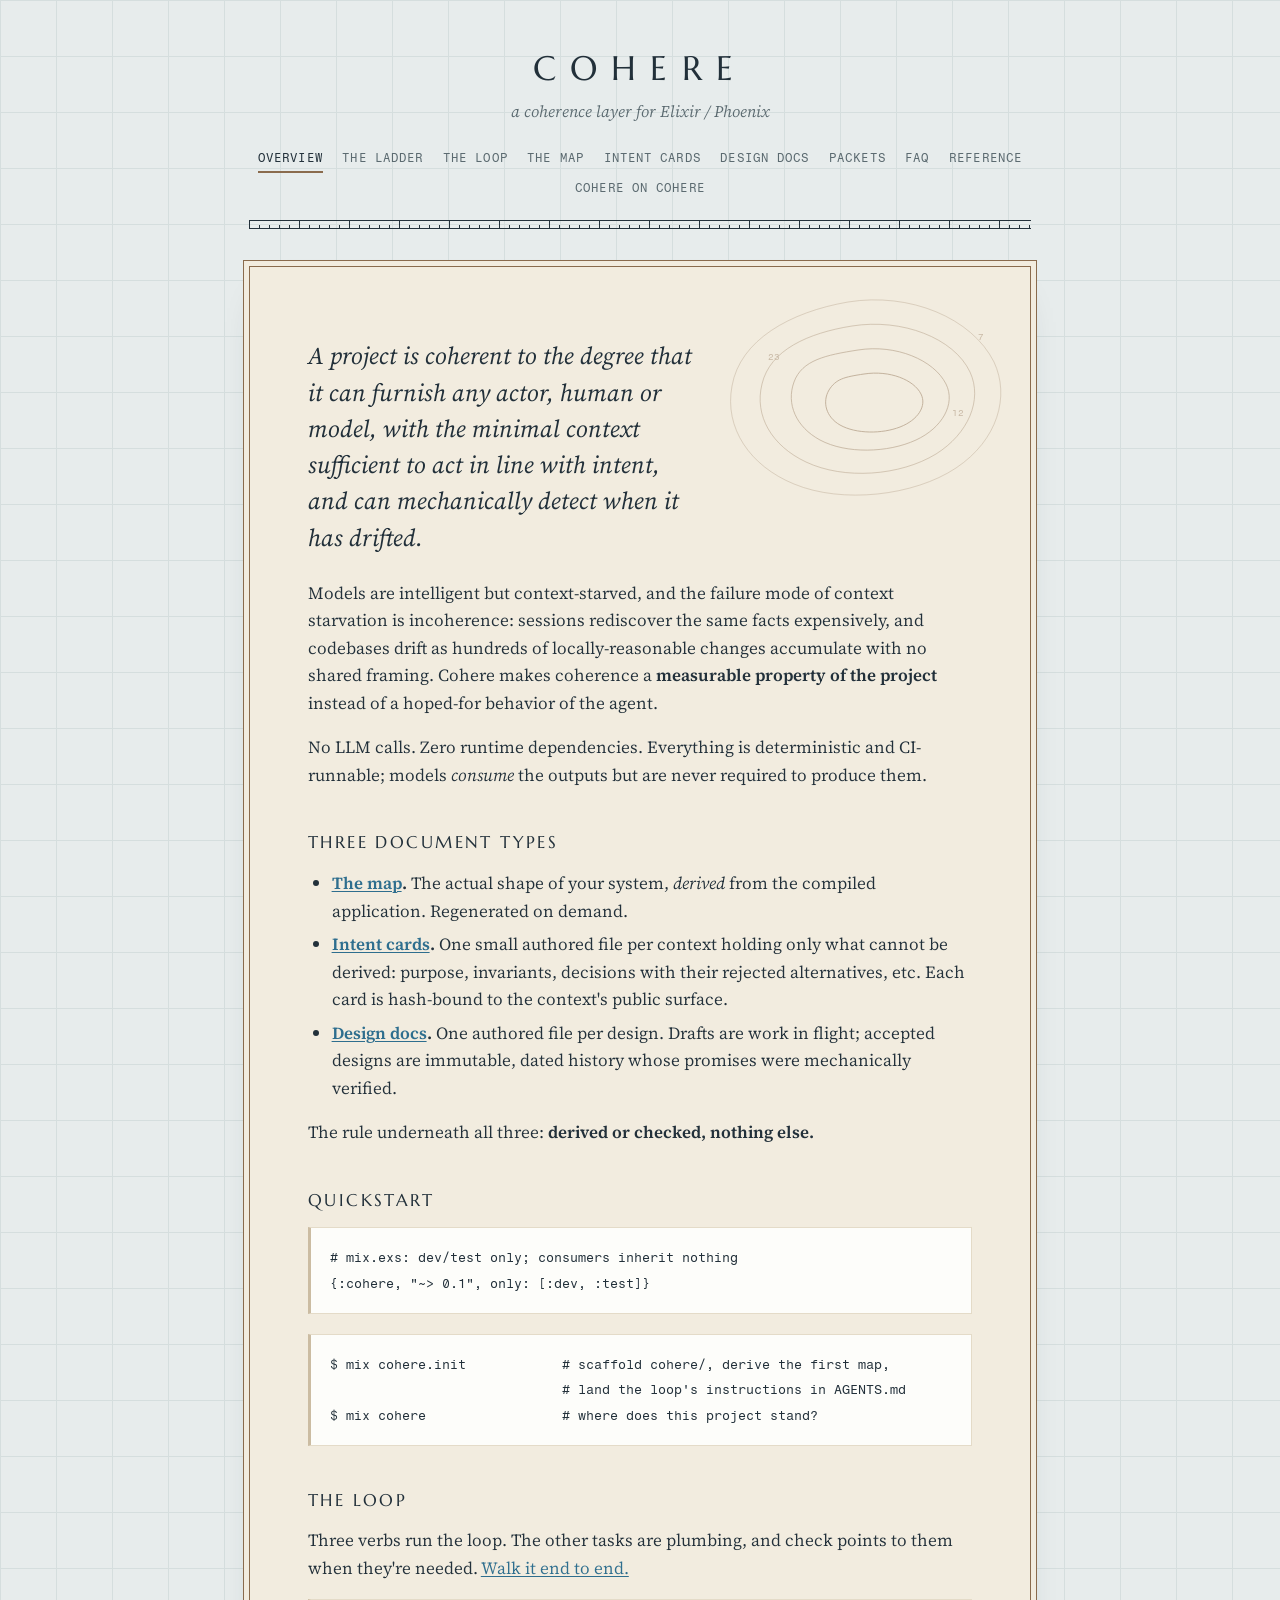
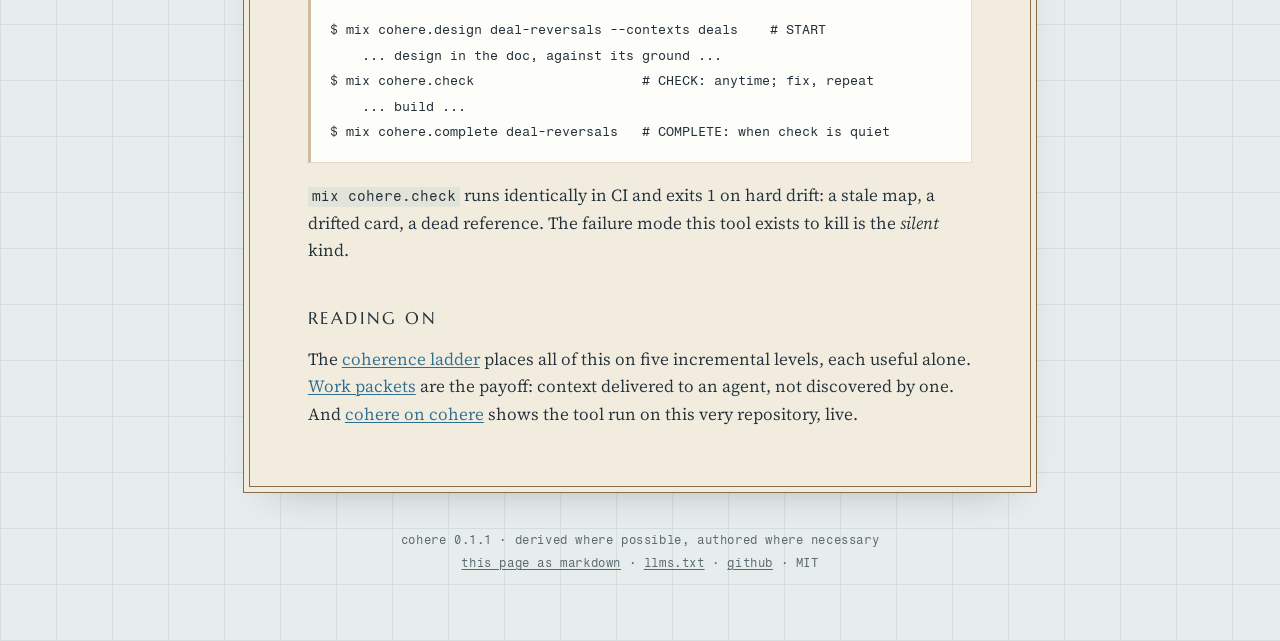
==== commit f92b0808: "Release v0.1.1: documentation pass" ====
--- a/docs/index.html
+++ b/docs/index.html
@@ -85,7 +85,7 @@
 repository, live.</p>
 </main>
 <footer>
-  <p>cohere 0.1.0 · derived where possible, authored where necessary</p>
+  <p>cohere 0.1.1 · derived where possible, authored where necessary</p>
   <p><a href="index.md">this page as markdown</a> · <a href="llms.txt">llms.txt</a> · <a href="https://github.com/mhyrr/cohere">github</a> · MIT</p>
 </footer>
 </body>
